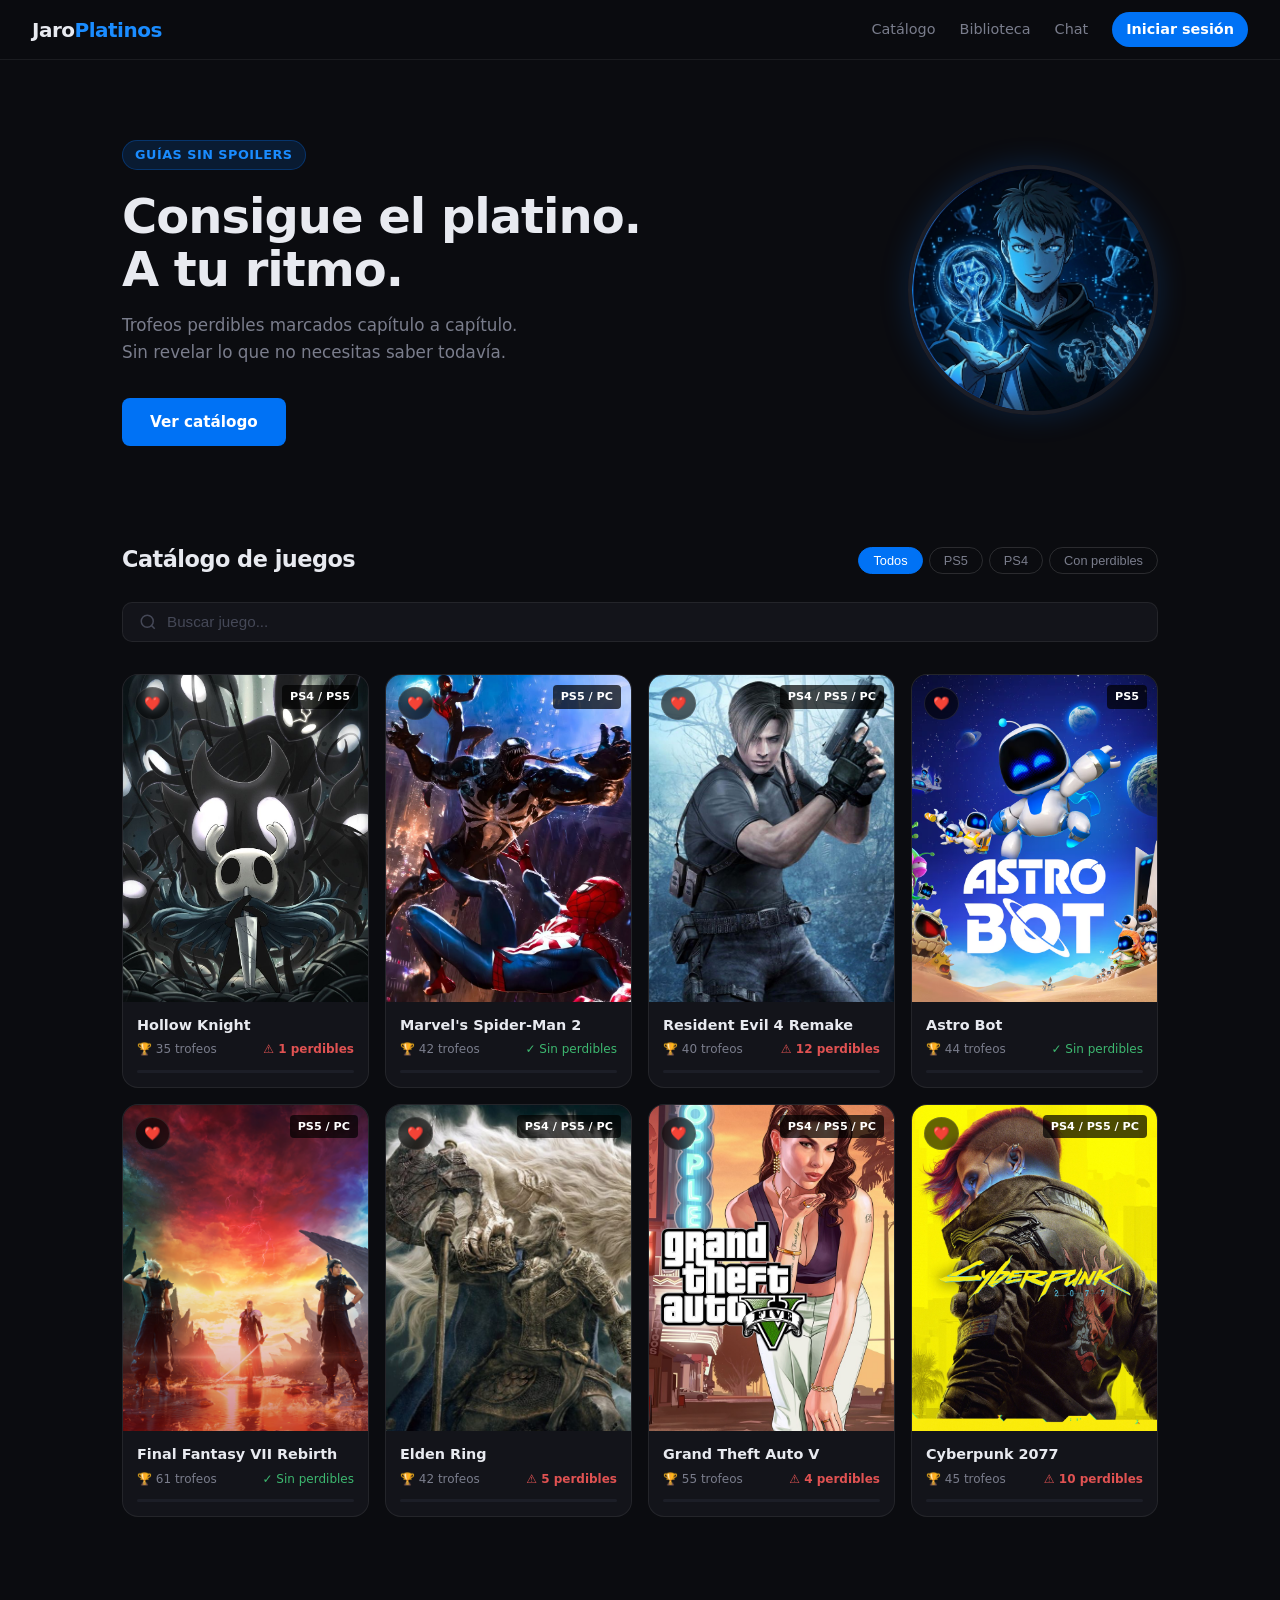
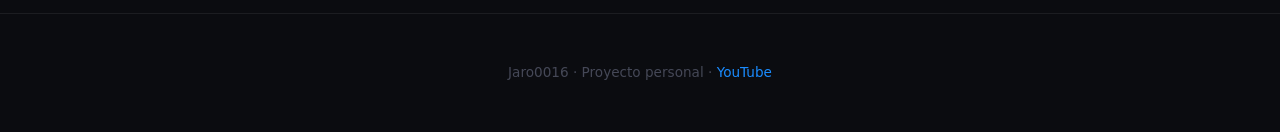
==== index.html @ 94d28403 "Subida final de JaroPlatinos" ====
<!DOCTYPE html>
<html lang="es">
<head>
  <meta charset="UTF-8">
  <meta name="viewport" content="width=device-width, initial-scale=1.0">
  <title>JaroPlatinos — Guías de platino sin spoilers</title>
  <link rel="stylesheet" href="css/main.css">
</head>
<body>

  <nav class="navbar">
  <a href="index.html" class="logo">Jaro<span>Platinos</span></a>
  <div class="nav-links">
    <a href="#catalogo">Catálogo</a>
    <a href="pages/library.html">Biblioteca</a> <a href="pages/chat.html">Chat</a>
    <a href="pages/login.html" class="btn-psn" id="nav-login-btn">Iniciar sesión</a>
  </div>
</nav>

  <header class="hero">
  <div class="hero-content">
    <div class="hero-badge">Guías sin spoilers</div>
    <h1>Consigue el platino.<br>A tu ritmo.</h1>
    <p>Trofeos perdibles marcados capítulo a capítulo. Sin revelar lo que no necesitas saber todavía.</p>
    <a href="#catalogo" class="cta-btn">Ver catálogo</a>
  </div>

  <a href="https://www.youtube.com/@Jaro0016" target="_blank" class="hero-logo-link">
    <img src="img/logo-modified.png" alt="Canal de Jaro" class="hero-avatar">
  </a>
</header>

  <main class="container" id="catalogo">
    <div class="section-header">
      <h2>Catálogo de juegos</h2>
      <div class="filters">
        <button class="filter-btn active" data-filter="all">Todos</button>
        <button class="filter-btn" data-filter="ps5">PS5</button>
        <button class="filter-btn" data-filter="ps4">PS4</button>
        <button class="filter-btn" data-filter="missable">Con perdibles</button>
      </div>
    </div>

    <div class="search-bar">
      <svg width="18" height="18" viewBox="0 0 24 24" fill="none" stroke="currentColor" stroke-width="2"><circle cx="11" cy="11" r="8"/><path d="m21 21-4.35-4.35"/></svg>
      <input type="text" id="search-input" placeholder="Buscar juego..." autocomplete="off">
    </div>

    <div class="games-grid" id="games-grid">
      </div>
  </main>

  <footer class="footer">
    <p>Jaro0016 · Proyecto personal · <a href="https://www.youtube.com/@Jaro0016" target="_blank">YouTube</a></p>
  </footer>

  <script src="js/games-data.js"></script>
  <script src="js/catalog.js"></script>

  <script>
    document.addEventListener('DOMContentLoaded', () => {
      const navLoginBtn = document.getElementById('nav-login-btn');
      const user = JSON.parse(localStorage.getItem('jp_user'));
      if (user && navLoginBtn) {
        navLoginBtn.innerHTML = `<span>${user.username}</span>`;
        navLoginBtn.style.background = 'transparent';
        navLoginBtn.style.border = '1px solid var(--border)';
      }
    });
  </script>
</body>
</html>
---- css/main.css ----
/* ===========================
   JAROPLATINOS — MAIN STYLES
   =========================== */

:root {
  --bg: #0b0c10;
  --surface: #13141a;
  --surface2: #1c1e27;
  --border: rgba(255,255,255,0.07);
  --border-strong: rgba(255,255,255,0.13);
  --text: #e8eaf0;
  --text-muted: #7a7d8c;
  --text-faint: #454857;
  --psn-blue: #0072f5;
  --psn-blue-glow: #1a8cff;
  --gold: #c9913a;
  --silver: #8a9ab5;
  --bronze: #8a5c3c;
  --missable: #e05252;
  --missable-bg: rgba(224, 82, 82, 0.1);
  --success: #3db870;
  --radius: 10px;
  --radius-lg: 16px;
}

*, *::before, *::after { box-sizing: border-box; margin: 0; padding: 0; }

html { scroll-behavior: smooth; }

body {
  background: var(--bg);
  color: var(--text);
  font-family: 'Segoe UI', system-ui, -apple-system, sans-serif;
  font-size: 15px;
  line-height: 1.6;
  min-height: 100vh;
}

a { color: inherit; text-decoration: none; }

/* ---- NAVBAR ---- */
.navbar {
  position: sticky;
  top: 0;
  z-index: 100;
  display: flex;
  align-items: center;
  justify-content: space-between;
  padding: 0 2rem;
  height: 60px;
  background: rgba(11, 12, 16, 0.9);
  backdrop-filter: blur(12px);
  border-bottom: 1px solid var(--border);
}

.logo {
  font-size: 1.25rem;
  font-weight: 700;
  letter-spacing: -0.5px;
}
.logo span { color: var(--psn-blue-glow); }

.nav-links {
  display: flex;
  align-items: center;
  gap: 1.5rem;
}

.nav-links a {
  font-size: 0.9rem;
  color: var(--text-muted);
  transition: color 0.15s;
}
.nav-links a:hover { color: var(--text); }

.btn-psn {
  display: flex;
  align-items: center;
  gap: 6px;
  padding: 6px 14px;
  background: var(--psn-blue);
  color: #fff !important;
  border-radius: 20px;
  font-size: 0.85rem;
  font-weight: 600;
  transition: background 0.15s, transform 0.1s;
}
.btn-psn:hover { background: var(--psn-blue-glow); transform: translateY(-1px); }

/* ---- HERO ---- */
.hero {
  display: flex;
  flex-direction: row; /* Asegura que se alineen horizontalmente */
  align-items: center; /* Alinea texto y logo al centro verticalmente */
  justify-content: space-between; /* Separa texto a la izquierda y logo a la derecha */
  gap: 3rem;
  max-width: 1100px;
  margin: 0 auto;
  padding: 5rem 2rem 4rem;
}

.hero-inner { max-width: 520px; }

.hero-badge {
  display: inline-block;
  padding: 4px 12px;
  background: rgba(0, 114, 245, 0.15);
  border: 1px solid rgba(0, 114, 245, 0.3);
  color: var(--psn-blue-glow);
  border-radius: 20px;
  font-size: 0.8rem;
  font-weight: 600;
  letter-spacing: 0.5px;
  margin-bottom: 1.25rem;
  text-transform: uppercase;
}

.hero h1 {
  font-size: clamp(2rem, 4vw, 3rem);
  font-weight: 800;
  line-height: 1.1;
  letter-spacing: -1px;
  margin-bottom: 1rem;
}

.hero p {
  font-size: 1.05rem;
  color: var(--text-muted);
  margin-bottom: 2rem;
  max-width: 420px;
}

.cta-btn {
  display: inline-block;
  padding: 12px 28px;
  background: var(--psn-blue);
  color: #fff;
  border-radius: 8px;
  font-weight: 700;
  font-size: 0.95rem;
  transition: background 0.15s, transform 0.1s;
}
.cta-btn:hover { background: var(--psn-blue-glow); transform: translateY(-2px); }

/* Hero trophy preview cards */
.hero-trophy-preview {
  display: flex;
  flex-direction: column;
  gap: 10px;
  flex-shrink: 0;
}

.trophy-preview-card {
  display: flex;
  align-items: center;
  gap: 10px;
  padding: 12px 16px;
  background: var(--surface);
  border: 1px solid var(--border);
  border-radius: var(--radius);
  font-size: 0.85rem;
  width: 260px;
  position: relative;
}

.trophy-preview-card .trophy-icon { font-size: 1.2rem; flex-shrink: 0; }
.trophy-preview-card > span:nth-child(2) { flex: 1; }
.chapter-label {
  font-size: 0.7rem;
  color: var(--text-faint);
  white-space: nowrap;
}
.missable-badge {
  font-size: 0.7rem;
  padding: 2px 7px;
  background: var(--missable-bg);
  color: var(--missable);
  border-radius: 4px;
  font-weight: 700;
}
.done-badge {
  font-size: 0.7rem;
  padding: 2px 7px;
  background: rgba(61, 184, 112, 0.1);
  color: var(--success);
  border-radius: 4px;
  font-weight: 700;
}

/* ---- CATALOG ---- */
.container {
  max-width: 1100px;
  margin: 0 auto;
  padding: 2rem;
}

.section-header {
  display: flex;
  align-items: center;
  justify-content: space-between;
  margin-bottom: 1.5rem;
  flex-wrap: wrap;
  gap: 1rem;
}

.section-header h2 {
  font-size: 1.4rem;
  font-weight: 700;
  letter-spacing: -0.5px;
}

.filters {
  display: flex;
  gap: 6px;
}

.filter-btn {
  padding: 5px 14px;
  background: transparent;
  border: 1px solid var(--border-strong);
  color: var(--text-muted);
  border-radius: 20px;
  font-size: 0.8rem;
  cursor: pointer;
  transition: all 0.15s;
}
.filter-btn:hover { color: var(--text); border-color: rgba(255,255,255,0.25); }
.filter-btn.active {
  background: var(--psn-blue);
  border-color: var(--psn-blue);
  color: #fff;
}

.search-bar {
  display: flex;
  align-items: center;
  gap: 10px;
  padding: 10px 16px;
  background: var(--surface);
  border: 1px solid var(--border);
  border-radius: var(--radius);
  margin-bottom: 2rem;
}

.search-bar svg { color: var(--text-faint); flex-shrink: 0; }

.search-bar input {
  flex: 1;
  background: transparent;
  border: none;
  outline: none;
  color: var(--text);
  font-size: 0.95rem;
}
.search-bar input::placeholder { color: var(--text-faint); }

/* Game grid */
.games-grid {
  display: grid;
  grid-template-columns: repeat(auto-fill, minmax(240px, 1fr));
  gap: 16px;
}

.game-card {
  background: var(--surface);
  border: 1px solid var(--border);
  border-radius: var(--radius-lg);
  overflow: hidden;
  cursor: pointer;
  transition: transform 0.18s, border-color 0.18s;
  text-decoration: none;
  display: block;
}
.game-card:hover {
  transform: translateY(-3px);
  border-color: var(--border-strong);
}

.game-cover {
  width: 100%;
  aspect-ratio: 3/4;
  background: var(--surface2);
  display: flex;
  align-items: center;
  justify-content: center;
  font-size: 3rem;
  position: relative;
  overflow: hidden;
}

.game-cover img {
  width: 100%;
  height: 100%;
  object-fit: cover;
}

.game-platform-badge {
  position: absolute;
  top: 10px;
  right: 10px;
  padding: 3px 8px;
  background: rgba(0,0,0,0.7);
  border-radius: 4px;
  font-size: 0.7rem;
  font-weight: 700;
  color: #fff;
}

.game-info {
  padding: 14px;
}

.game-title {
  font-weight: 700;
  font-size: 0.9rem;
  line-height: 1.3;
  margin-bottom: 6px;
}

.game-meta {
  display: flex;
  justify-content: space-between;
  align-items: center;
}

.trophy-count {
  font-size: 0.75rem;
  color: var(--text-muted);
}

.missable-count {
  display: flex;
  align-items: center;
  gap: 4px;
  font-size: 0.75rem;
  color: var(--missable);
  font-weight: 600;
}

.progress-mini {
  margin-top: 10px;
}
.progress-mini-bar {
  height: 3px;
  background: var(--surface2);
  border-radius: 2px;
  overflow: hidden;
}
.progress-mini-fill {
  height: 100%;
  background: var(--psn-blue);
  border-radius: 2px;
  transition: width 0.3s;
}
.progress-mini-text {
  font-size: 0.7rem;
  color: var(--text-faint);
  margin-top: 4px;
}

/* ---- FOOTER ---- */
.footer {
  text-align: center;
  padding: 3rem 2rem;
  color: var(--text-faint);
  font-size: 0.85rem;
  border-top: 1px solid var(--border);
  margin-top: 4rem;
}
.footer a { color: var(--psn-blue-glow); }

/* ---- TROPHY PAGE ---- */
.trophy-page-header {
  display: flex;
  gap: 2rem;
  align-items: flex-start;
  max-width: 900px;
  margin: 2rem auto;
  padding: 0 2rem;
}

.game-cover-large {
  width: 160px;
  height: 200px;
  border-radius: var(--radius-lg);
  background: var(--surface2);
  flex-shrink: 0;
  display: flex;
  align-items: center;
  justify-content: center;
  font-size: 3rem;
  overflow: hidden;
}
.game-cover-large img { width: 100%; height: 100%; object-fit: cover; }

.game-header-info h1 {
  font-size: 1.8rem;
  font-weight: 800;
  letter-spacing: -0.5px;
  margin-bottom: 0.5rem;
}

.game-stats-row {
  display: flex;
  gap: 1.5rem;
  margin: 1rem 0;
  flex-wrap: wrap;
}

.stat-chip {
  display: flex;
  align-items: center;
  gap: 6px;
  font-size: 0.85rem;
  color: var(--text-muted);
}
.stat-chip strong { color: var(--text); }

.big-progress {
  margin-top: 1.25rem;
}
.big-progress-label {
  display: flex;
  justify-content: space-between;
  font-size: 0.85rem;
  color: var(--text-muted);
  margin-bottom: 6px;
}
.big-progress-bar {
  height: 6px;
  background: var(--surface2);
  border-radius: 4px;
  overflow: hidden;
  width: 100%;
  max-width: 400px;
}
.big-progress-fill {
  height: 100%;
  background: linear-gradient(90deg, var(--psn-blue), var(--psn-blue-glow));
  transition: width 0.4s;
}

/* Trophy list */
.trophy-list-container {
  max-width: 900px;
  margin: 0 auto;
  padding: 0 2rem 4rem;
}

.chapter-group {
  margin-bottom: 2rem;
}

.chapter-title {
  font-size: 0.75rem;
  font-weight: 700;
  text-transform: uppercase;
  letter-spacing: 1px;
  color: var(--text-faint);
  margin-bottom: 10px;
  padding-bottom: 8px;
  border-bottom: 1px solid var(--border);
}

.trophy-card {
  background: var(--surface);
  border: 1px solid var(--border);
  border-radius: var(--radius);
  margin-bottom: 8px;
  transition: border-color 0.15s;
}
.trophy-card:hover { border-color: var(--border-strong); }
.trophy-card.is-done { opacity: 0.55; }

.trophy-card-main {
  display: flex;
  align-items: center;
  gap: 14px;
  padding: 14px;
  cursor: pointer;
}

.trophy-checkbox-custom {
  width: 22px;
  height: 22px;
  border-radius: 5px;
  border: 2px solid var(--border-strong);
  flex-shrink: 0;
  display: flex;
  align-items: center;
  justify-content: center;
  transition: background 0.15s, border-color 0.15s;
}
.trophy-card.is-done .trophy-checkbox-custom {
  background: var(--psn-blue);
  border-color: var(--psn-blue);
}
.trophy-checkbox-custom svg { display: none; }
.trophy-card.is-done .trophy-checkbox-custom svg { display: block; }

.trophy-type-icon {
  font-size: 1.4rem;
  flex-shrink: 0;
}

.trophy-card-info { flex: 1; min-width: 0; }

.trophy-name {
  font-weight: 600;
  font-size: 0.9rem;
  white-space: nowrap;
  overflow: hidden;
  text-overflow: ellipsis;
}

.trophy-desc {
  font-size: 0.82rem;
  color: var(--text-muted);
  margin-top: 2px;
}

.trophy-tags {
  display: flex;
  gap: 6px;
  margin-top: 6px;
  flex-wrap: wrap;
}

.tag {
  font-size: 0.7rem;
  padding: 2px 8px;
  border-radius: 4px;
  font-weight: 600;
}
.tag-missable { background: var(--missable-bg); color: var(--missable); }
.tag-online { background: rgba(0,114,245,0.12); color: var(--psn-blue-glow); }
.tag-chapter { background: var(--surface2); color: var(--text-faint); }

.trophy-actions {
  display: flex;
  align-items: center;
  gap: 10px;
  padding-right: 8px;
}

.btn-comments {
  background: transparent;
  border: 1px solid var(--border);
  color: var(--text-muted);
  border-radius: 6px;
  padding: 4px 10px;
  font-size: 0.75rem;
  cursor: pointer;
  display: flex;
  align-items: center;
  gap: 5px;
  transition: all 0.15s;
}
.btn-comments:hover { border-color: var(--border-strong); color: var(--text); }
.btn-comments.active { background: rgba(0,114,245,0.1); border-color: var(--psn-blue); color: var(--psn-blue-glow); }

/* Comments section */
.comments-section {
  border-top: 1px solid var(--border);
  padding: 14px;
  display: none;
}
.comments-section.open { display: block; }

.comment-list { margin-bottom: 12px; }

.comment-item {
  display: flex;
  gap: 10px;
  margin-bottom: 12px;
  font-size: 0.85rem;
}

.comment-avatar {
  width: 30px;
  height: 30px;
  border-radius: 50%;
  background: var(--psn-blue);
  color: #fff;
  flex-shrink: 0;
  display: flex;
  align-items: center;
  justify-content: center;
  font-weight: 700;
  font-size: 0.7rem;
}

.comment-body {}
.comment-username { font-weight: 700; font-size: 0.8rem; color: var(--psn-blue-glow); }
.comment-text { color: var(--text-muted); margin-top: 2px; }
.comment-time { font-size: 0.7rem; color: var(--text-faint); }

.comment-input-row {
  display: flex;
  gap: 8px;
}

.comment-input {
  flex: 1;
  background: var(--surface2);
  border: 1px solid var(--border);
  color: var(--text);
  border-radius: 6px;
  padding: 8px 12px;
  font-size: 0.85rem;
  outline: none;
  transition: border-color 0.15s;
}
.comment-input:focus { border-color: var(--psn-blue); }
.comment-input::placeholder { color: var(--text-faint); }

.btn-send {
  padding: 8px 14px;
  background: var(--psn-blue);
  border: none;
  border-radius: 6px;
  color: #fff;
  font-weight: 700;
  font-size: 0.82rem;
  cursor: pointer;
  transition: background 0.15s;
  white-space: nowrap;
}
.btn-send:hover { background: var(--psn-blue-glow); }

/* Empty state */
.empty-state {
  text-align: center;
  padding: 4rem 2rem;
  color: var(--text-faint);
}
.empty-state p { margin-top: 0.5rem; font-size: 0.9rem; }

/* Responsive */
@media (max-width: 700px) {
  .hero { flex-direction: column; padding: 3rem 1.5rem 2rem; }
  .hero-trophy-preview { display: none; }
  .trophy-page-header { flex-direction: column; }
  .game-cover-large { width: 100%; height: 160px; }
  .navbar { padding: 0 1rem; }
  .container, .trophy-list-container { padding-left: 1rem; padding-right: 1rem; }
}
/* --- NUEVOS ESTILOS PARA EL LOGO DEL HERO --- */
.hero-logo-wrapper {
  flex-shrink: 0;
  transition: transform 0.3s ease;
  display: block;
}

.hero-logo-wrapper:hover {
  transform: scale(1.05);
}

.hero-avatar {
  width: 250px;
  height: 250px;
  border-radius: 50%;
  border: 4px solid var(--surface2);
  box-shadow: 0 0 30px rgba(0, 114, 245, 0.2);
  object-fit: cover;
}

/* Ajuste para pantallas pequeñas */
@media (max-width: 768px) {
  .hero {
    flex-direction: column-reverse; /* En móviles, el logo pasará arriba del texto */
    text-align: center;
    padding: 3rem 1.5rem 2rem;
  }
  
  .hero-inner {
    max-width: 100%;
  }

  .hero-logo-wrapper {
    margin-bottom: 2rem; /* Espacio entre el logo y el texto en móvil */
  }
}
.hero-avatar {
  width: 250px;
  height: 250px;
  border-radius: 50%;
  border: 4px solid var(--surface2);
  /* Añadimos la animación */
  animation: pulse-glow 4s infinite ease-in-out; 
  object-fit: cover;
}

.fav-btn {
    position: absolute; top: 12px; left: 12px;
    background: rgba(0,0,0,0.6); backdrop-filter: blur(4px);
    border: 1px solid rgba(255,255,255,0.1); cursor: pointer;
    padding: 8px; border-radius: 50%;
    transition: transform 0.2s, background 0.2s; z-index: 10;
}
.fav-btn:hover { transform: scale(1.1); background: rgba(0,0,0,0.8); }
.fav-btn svg { width: 18px; height: 18px; fill: #fff; transition: fill 0.2s; }
.fav-btn.active svg { fill: #ff4757; }

/* La animación para el brillo sutil */
@keyframes pulse-glow {
  0% { box-shadow: 0 0 20px rgba(0, 114, 245, 0.2); }
  50% { box-shadow: 0 0 40px rgba(0, 114, 245, 0.4); }
  100% { box-shadow: 0 0 20px rgba(0, 114, 245, 0.2); }
}
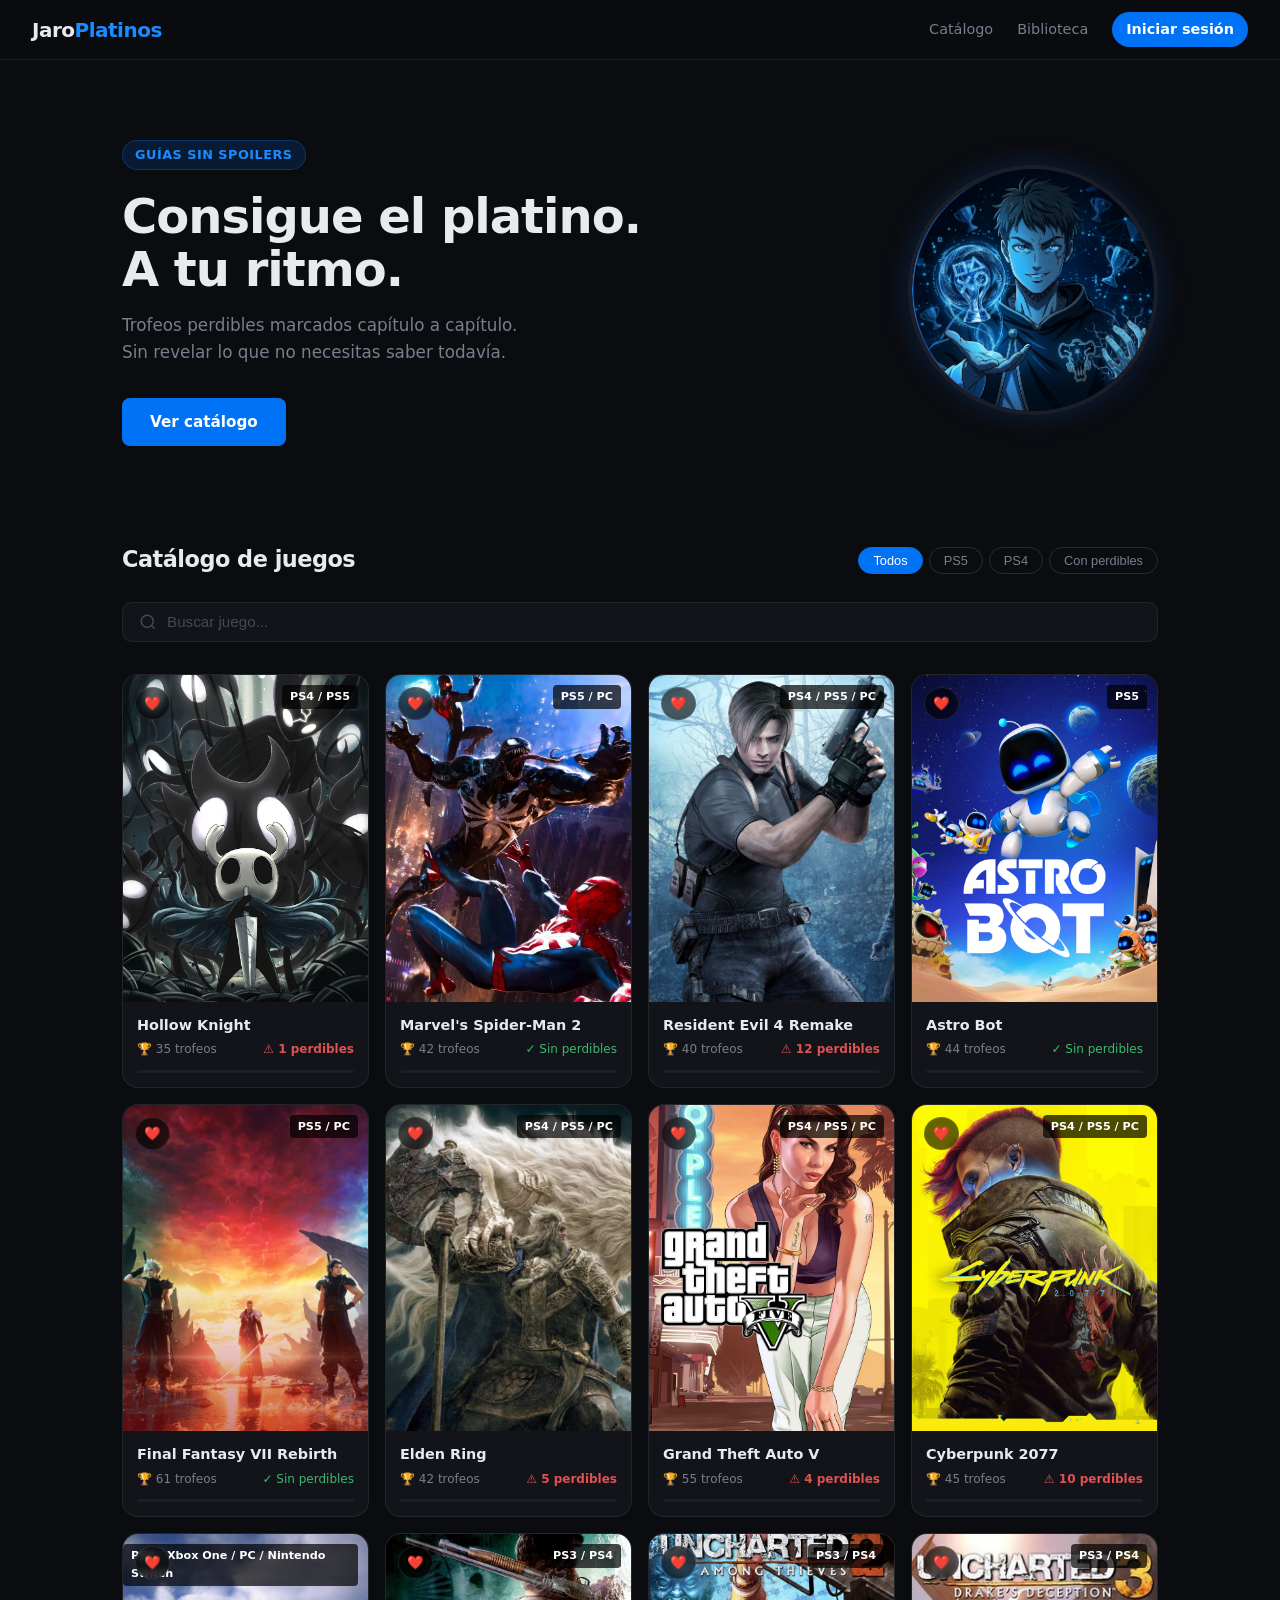
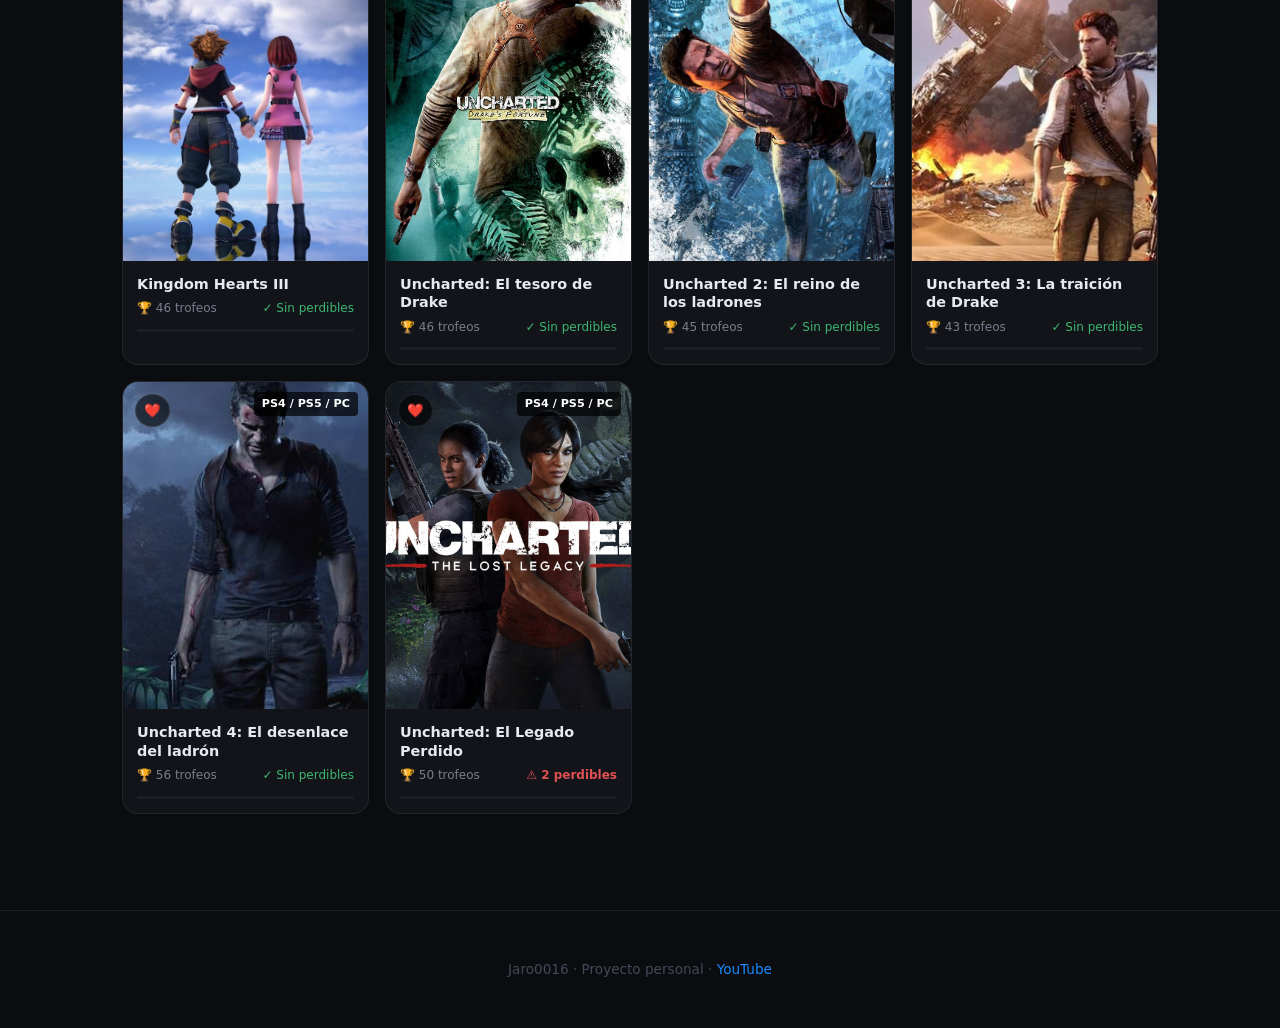
==== commit 34f51f17: "Update index.html" ====
--- a/index.html
+++ b/index.html
@@ -12,7 +12,7 @@
   <a href="index.html" class="logo">Jaro<span>Platinos</span></a>
   <div class="nav-links">
     <a href="#catalogo">Catálogo</a>
-    <a href="pages/library.html">Biblioteca</a> <a href="pages/chat.html">Chat</a>
+    <a href="pages/library.html">Biblioteca</a>
     <a href="pages/login.html" class="btn-psn" id="nav-login-btn">Iniciar sesión</a>
   </div>
 </nav>
@@ -69,4 +69,4 @@
     });
   </script>
 </body>
-</html>+</html>
--- a/css/main.css
+++ b/css/main.css
@@ -34,6 +34,8 @@
   font-size: 15px;
   line-height: 1.6;
   min-height: 100vh;
+  /* Evita el scroll horizontal indeseado */
+  overflow-x: hidden; 
 }
 
 a { color: inherit; text-decoration: none; }
@@ -51,12 +53,15 @@
   background: rgba(11, 12, 16, 0.9);
   backdrop-filter: blur(12px);
   border-bottom: 1px solid var(--border);
+  /* Permite que los elementos se ajusten mejor */
+  gap: 1rem;
 }
 
 .logo {
   font-size: 1.25rem;
   font-weight: 700;
   letter-spacing: -0.5px;
+  white-space: nowrap;
 }
 .logo span { color: var(--psn-blue-glow); }
 
@@ -70,12 +75,14 @@
   font-size: 0.9rem;
   color: var(--text-muted);
   transition: color 0.15s;
+  white-space: nowrap; /* Evita que los enlaces se partan en dos líneas */
 }
 .nav-links a:hover { color: var(--text); }
 
 .btn-psn {
   display: flex;
   align-items: center;
+  justify-content: center;
   gap: 6px;
   padding: 6px 14px;
   background: var(--psn-blue);
@@ -84,15 +91,18 @@
   font-size: 0.85rem;
   font-weight: 600;
   transition: background 0.15s, transform 0.1s;
+  /* Estas dos líneas evitan la deformación vertical que se ve en la imagen */
+  white-space: nowrap;
+  flex-shrink: 0;
 }
 .btn-psn:hover { background: var(--psn-blue-glow); transform: translateY(-1px); }
 
 /* ---- HERO ---- */
 .hero {
   display: flex;
-  flex-direction: row; /* Asegura que se alineen horizontalmente */
-  align-items: center; /* Alinea texto y logo al centro verticalmente */
-  justify-content: space-between; /* Separa texto a la izquierda y logo a la derecha */
+  flex-direction: row; 
+  align-items: center; 
+  justify-content: space-between; 
   gap: 3rem;
   max-width: 1100px;
   margin: 0 auto;
@@ -170,22 +180,14 @@
   color: var(--text-faint);
   white-space: nowrap;
 }
-.missable-badge {
+.missable-badge, .done-badge {
   font-size: 0.7rem;
   padding: 2px 7px;
-  background: var(--missable-bg);
-  color: var(--missable);
   border-radius: 4px;
   font-weight: 700;
 }
-.done-badge {
-  font-size: 0.7rem;
-  padding: 2px 7px;
-  background: rgba(61, 184, 112, 0.1);
-  color: var(--success);
-  border-radius: 4px;
-  font-weight: 700;
-}
+.missable-badge { background: var(--missable-bg); color: var(--missable); }
+.done-badge { background: rgba(61, 184, 112, 0.1); color: var(--success); }
 
 /* ---- CATALOG ---- */
 .container {
@@ -203,16 +205,9 @@
   gap: 1rem;
 }
 
-.section-header h2 {
-  font-size: 1.4rem;
-  font-weight: 700;
-  letter-spacing: -0.5px;
-}
-
-.filters {
-  display: flex;
-  gap: 6px;
-}
+.section-header h2 { font-size: 1.4rem; font-weight: 700; letter-spacing: -0.5px; }
+
+.filters { display: flex; gap: 6px; flex-wrap: wrap; }
 
 .filter-btn {
   padding: 5px 14px;
@@ -225,11 +220,7 @@
   transition: all 0.15s;
 }
 .filter-btn:hover { color: var(--text); border-color: rgba(255,255,255,0.25); }
-.filter-btn.active {
-  background: var(--psn-blue);
-  border-color: var(--psn-blue);
-  color: #fff;
-}
+.filter-btn.active { background: var(--psn-blue); border-color: var(--psn-blue); color: #fff; }
 
 .search-bar {
   display: flex;
@@ -243,7 +234,6 @@
 }
 
 .search-bar svg { color: var(--text-faint); flex-shrink: 0; }
-
 .search-bar input {
   flex: 1;
   background: transparent;
@@ -271,10 +261,7 @@
   text-decoration: none;
   display: block;
 }
-.game-card:hover {
-  transform: translateY(-3px);
-  border-color: var(--border-strong);
-}
+.game-card:hover { transform: translateY(-3px); border-color: var(--border-strong); }
 
 .game-cover {
   width: 100%;
@@ -288,11 +275,7 @@
   overflow: hidden;
 }
 
-.game-cover img {
-  width: 100%;
-  height: 100%;
-  object-fit: cover;
-}
+.game-cover img { width: 100%; height: 100%; object-fit: cover; }
 
 .game-platform-badge {
   position: absolute;
@@ -306,28 +289,10 @@
   color: #fff;
 }
 
-.game-info {
-  padding: 14px;
-}
-
-.game-title {
-  font-weight: 700;
-  font-size: 0.9rem;
-  line-height: 1.3;
-  margin-bottom: 6px;
-}
-
-.game-meta {
-  display: flex;
-  justify-content: space-between;
-  align-items: center;
-}
-
-.trophy-count {
-  font-size: 0.75rem;
-  color: var(--text-muted);
-}
-
+.game-info { padding: 14px; }
+.game-title { font-weight: 700; font-size: 0.9rem; line-height: 1.3; margin-bottom: 6px; }
+.game-meta { display: flex; justify-content: space-between; align-items: center; }
+.trophy-count { font-size: 0.75rem; color: var(--text-muted); }
 .missable-count {
   display: flex;
   align-items: center;
@@ -337,9 +302,7 @@
   font-weight: 600;
 }
 
-.progress-mini {
-  margin-top: 10px;
-}
+.progress-mini { margin-top: 10px; }
 .progress-mini-bar {
   height: 3px;
   background: var(--surface2);
@@ -352,11 +315,7 @@
   border-radius: 2px;
   transition: width 0.3s;
 }
-.progress-mini-text {
-  font-size: 0.7rem;
-  color: var(--text-faint);
-  margin-top: 4px;
-}
+.progress-mini-text { font-size: 0.7rem; color: var(--text-faint); margin-top: 4px; }
 
 /* ---- FOOTER ---- */
 .footer {
@@ -377,6 +336,8 @@
   max-width: 900px;
   margin: 2rem auto;
   padding: 0 2rem;
+  /* Separación inferior para que no se pegue con las tarjetas */
+  margin-bottom: 3rem; 
 }
 
 .game-cover-large {
@@ -398,13 +359,14 @@
   font-weight: 800;
   letter-spacing: -0.5px;
   margin-bottom: 0.5rem;
+  line-height: 1.2;
 }
 
 .game-stats-row {
   display: flex;
-  gap: 1.5rem;
-  margin: 1rem 0;
-  flex-wrap: wrap;
+  gap: 1rem;
+  margin: 1.5rem 0;
+  flex-wrap: wrap; /* Importante para que no se sobrepongan los textos */
 }
 
 .stat-chip {
@@ -413,12 +375,11 @@
   gap: 6px;
   font-size: 0.85rem;
   color: var(--text-muted);
+  white-space: nowrap; /* Evita roturas internas extrañas */
 }
 .stat-chip strong { color: var(--text); }
 
-.big-progress {
-  margin-top: 1.25rem;
-}
+.big-progress { margin-top: 1.25rem; }
 .big-progress-label {
   display: flex;
   justify-content: space-between;
@@ -447,10 +408,7 @@
   padding: 0 2rem 4rem;
 }
 
-.chapter-group {
-  margin-bottom: 2rem;
-}
-
+.chapter-group { margin-bottom: 2rem; }
 .chapter-title {
   font-size: 0.75rem;
   font-weight: 700;
@@ -491,170 +449,39 @@
   justify-content: center;
   transition: background 0.15s, border-color 0.15s;
 }
-.trophy-card.is-done .trophy-checkbox-custom {
-  background: var(--psn-blue);
-  border-color: var(--psn-blue);
-}
+.trophy-card.is-done .trophy-checkbox-custom { background: var(--psn-blue); border-color: var(--psn-blue); }
 .trophy-checkbox-custom svg { display: none; }
 .trophy-card.is-done .trophy-checkbox-custom svg { display: block; }
 
-.trophy-type-icon {
-  font-size: 1.4rem;
-  flex-shrink: 0;
-}
-
+.trophy-type-icon { font-size: 1.4rem; flex-shrink: 0; }
 .trophy-card-info { flex: 1; min-width: 0; }
 
 .trophy-name {
   font-weight: 600;
   font-size: 0.9rem;
-  white-space: nowrap;
-  overflow: hidden;
-  text-overflow: ellipsis;
-}
-
-.trophy-desc {
-  font-size: 0.82rem;
-  color: var(--text-muted);
-  margin-top: 2px;
-}
-
-.trophy-tags {
-  display: flex;
-  gap: 6px;
-  margin-top: 6px;
-  flex-wrap: wrap;
-}
-
-.tag {
-  font-size: 0.7rem;
-  padding: 2px 8px;
-  border-radius: 4px;
-  font-weight: 600;
-}
+  white-space: normal; /* Permite que el texto baje si es muy largo */
+  line-height: 1.3;
+}
+
+.trophy-desc { font-size: 0.82rem; color: var(--text-muted); margin-top: 4px; line-height: 1.4; }
+
+.trophy-tags { display: flex; gap: 6px; margin-top: 8px; flex-wrap: wrap; }
+.tag { font-size: 0.7rem; padding: 2px 8px; border-radius: 4px; font-weight: 600; }
 .tag-missable { background: var(--missable-bg); color: var(--missable); }
 .tag-online { background: rgba(0,114,245,0.12); color: var(--psn-blue-glow); }
 .tag-chapter { background: var(--surface2); color: var(--text-faint); }
 
-.trophy-actions {
-  display: flex;
-  align-items: center;
-  gap: 10px;
-  padding-right: 8px;
-}
-
-.btn-comments {
-  background: transparent;
-  border: 1px solid var(--border);
-  color: var(--text-muted);
-  border-radius: 6px;
-  padding: 4px 10px;
-  font-size: 0.75rem;
-  cursor: pointer;
-  display: flex;
-  align-items: center;
-  gap: 5px;
-  transition: all 0.15s;
-}
-.btn-comments:hover { border-color: var(--border-strong); color: var(--text); }
-.btn-comments.active { background: rgba(0,114,245,0.1); border-color: var(--psn-blue); color: var(--psn-blue-glow); }
-
-/* Comments section */
-.comments-section {
-  border-top: 1px solid var(--border);
-  padding: 14px;
-  display: none;
-}
-.comments-section.open { display: block; }
-
-.comment-list { margin-bottom: 12px; }
-
-.comment-item {
-  display: flex;
-  gap: 10px;
-  margin-bottom: 12px;
-  font-size: 0.85rem;
-}
-
-.comment-avatar {
-  width: 30px;
-  height: 30px;
-  border-radius: 50%;
-  background: var(--psn-blue);
-  color: #fff;
-  flex-shrink: 0;
-  display: flex;
-  align-items: center;
-  justify-content: center;
-  font-weight: 700;
-  font-size: 0.7rem;
-}
-
-.comment-body {}
-.comment-username { font-weight: 700; font-size: 0.8rem; color: var(--psn-blue-glow); }
-.comment-text { color: var(--text-muted); margin-top: 2px; }
-.comment-time { font-size: 0.7rem; color: var(--text-faint); }
-
-.comment-input-row {
-  display: flex;
-  gap: 8px;
-}
-
-.comment-input {
-  flex: 1;
-  background: var(--surface2);
-  border: 1px solid var(--border);
-  color: var(--text);
-  border-radius: 6px;
-  padding: 8px 12px;
-  font-size: 0.85rem;
-  outline: none;
-  transition: border-color 0.15s;
-}
-.comment-input:focus { border-color: var(--psn-blue); }
-.comment-input::placeholder { color: var(--text-faint); }
-
-.btn-send {
-  padding: 8px 14px;
-  background: var(--psn-blue);
-  border: none;
-  border-radius: 6px;
-  color: #fff;
-  font-weight: 700;
-  font-size: 0.82rem;
-  cursor: pointer;
-  transition: background 0.15s;
-  white-space: nowrap;
-}
-.btn-send:hover { background: var(--psn-blue-glow); }
-
-/* Empty state */
-.empty-state {
-  text-align: center;
-  padding: 4rem 2rem;
-  color: var(--text-faint);
-}
-.empty-state p { margin-top: 0.5rem; font-size: 0.9rem; }
-
-/* Responsive */
-@media (max-width: 700px) {
-  .hero { flex-direction: column; padding: 3rem 1.5rem 2rem; }
-  .hero-trophy-preview { display: none; }
-  .trophy-page-header { flex-direction: column; }
-  .game-cover-large { width: 100%; height: 160px; }
-  .navbar { padding: 0 1rem; }
-  .container, .trophy-list-container { padding-left: 1rem; padding-right: 1rem; }
-}
+.trophy-actions { display: flex; align-items: center; gap: 10px; padding-right: 8px; }
+
+/* ... (Resto de estilos de comentarios y empty state igual) ... */
+
 /* --- NUEVOS ESTILOS PARA EL LOGO DEL HERO --- */
 .hero-logo-wrapper {
   flex-shrink: 0;
   transition: transform 0.3s ease;
   display: block;
 }
-
-.hero-logo-wrapper:hover {
-  transform: scale(1.05);
-}
+.hero-logo-wrapper:hover { transform: scale(1.05); }
 
 .hero-avatar {
   width: 250px;
@@ -663,48 +490,112 @@
   border: 4px solid var(--surface2);
   box-shadow: 0 0 30px rgba(0, 114, 245, 0.2);
   object-fit: cover;
-}
-
-/* Ajuste para pantallas pequeñas */
-@media (max-width: 768px) {
-  .hero {
-    flex-direction: column-reverse; /* En móviles, el logo pasará arriba del texto */
-    text-align: center;
-    padding: 3rem 1.5rem 2rem;
-  }
-  
-  .hero-inner {
-    max-width: 100%;
-  }
-
-  .hero-logo-wrapper {
-    margin-bottom: 2rem; /* Espacio entre el logo y el texto en móvil */
-  }
-}
-.hero-avatar {
-  width: 250px;
-  height: 250px;
-  border-radius: 50%;
-  border: 4px solid var(--surface2);
-  /* Añadimos la animación */
   animation: pulse-glow 4s infinite ease-in-out; 
-  object-fit: cover;
-}
-
-.fav-btn {
-    position: absolute; top: 12px; left: 12px;
-    background: rgba(0,0,0,0.6); backdrop-filter: blur(4px);
-    border: 1px solid rgba(255,255,255,0.1); cursor: pointer;
-    padding: 8px; border-radius: 50%;
-    transition: transform 0.2s, background 0.2s; z-index: 10;
-}
-.fav-btn:hover { transform: scale(1.1); background: rgba(0,0,0,0.8); }
-.fav-btn svg { width: 18px; height: 18px; fill: #fff; transition: fill 0.2s; }
-.fav-btn.active svg { fill: #ff4757; }
-
-/* La animación para el brillo sutil */
+}
+
 @keyframes pulse-glow {
   0% { box-shadow: 0 0 20px rgba(0, 114, 245, 0.2); }
   50% { box-shadow: 0 0 40px rgba(0, 114, 245, 0.4); }
   100% { box-shadow: 0 0 20px rgba(0, 114, 245, 0.2); }
-}+}
+
+/* =========================================
+   MEDIA QUERIES (OPTIMIZACIÓN MÓVIL TOTAL)
+   ========================================= */
+
+@media (max-width: 768px) {
+  /* HERO */
+  .hero {
+    flex-direction: column-reverse; 
+    text-align: center;
+    padding: 3rem 1.5rem 2rem;
+  }
+  .hero-inner { max-width: 100%; }
+  .hero-logo-wrapper { margin-bottom: 2rem; }
+  .hero-trophy-preview { display: none; }
+
+  /* TROPHY PAGE HEADER */
+  .trophy-page-header { 
+    flex-direction: column; 
+    align-items: center; /* Centrar cabecera en móvil */
+    text-align: center;
+    margin-bottom: 2rem;
+  }
+  .game-cover-large { width: 120px; height: 160px; } /* Más pequeño en móvil */
+  .game-stats-row { justify-content: center; } /* Centra las estadísticas */
+  
+  .container, .trophy-list-container { padding-left: 1rem; padding-right: 1rem; }
+}
+
+@media (max-width: 700px) {
+  /* NAVBAR - Solución al problema de solapamiento */
+  .navbar { 
+    padding: 10px 1rem; 
+    height: auto; 
+    flex-wrap: wrap; /* Permite que los elementos salten de línea si no caben */
+    justify-content: space-between;
+  }
+  
+  .nav-links {
+    width: 100%; /* Forzamos a que los links ocupen toda la fila inferior si es necesario */
+    justify-content: flex-start;
+    overflow-x: auto; /* Permite scroll horizontal si hay muchos links */
+    padding-bottom: 5px;
+    gap: 1rem;
+    -webkit-overflow-scrolling: touch; /* Suaviza el scroll en iOS */
+  }
+
+  .nav-links::-webkit-scrollbar {
+    height: 4px; /* Scrollbar sutil para móvil */
+  }
+  .nav-links::-webkit-scrollbar-thumb {
+    background: var(--surface2);
+    border-radius: 4px;
+  }
+}
+
+@media (max-width: 600px) {
+  /* CATALOGO */
+  .games-grid { 
+    grid-template-columns: repeat(2, 1fr); 
+    gap: 10px; 
+  }
+  .game-info { padding: 10px; }
+  .game-title { font-size: 0.85rem; margin-bottom: 4px; }
+  .game-meta { font-size: 0.7rem; }
+  
+  /* TROFEOS - Para evitar que la info se pegue */
+  .trophy-card-main { flex-direction: column; align-items: flex-start; gap: 8px; }
+  .trophy-actions { padding-right: 0; padding-top: 6px; }
+}
+
+/* ---- BOTÓN DE FAVORITOS ---- */
+.fav-btn {
+  position: absolute; 
+  top: 12px; 
+  left: 12px;
+  background: rgba(0,0,0,0.6); 
+  backdrop-filter: blur(4px);
+  border: 1px solid rgba(255,255,255,0.1); 
+  cursor: pointer;
+  padding: 8px; 
+  border-radius: 50%;
+  transition: transform 0.2s, background 0.2s; 
+  z-index: 10;
+}
+
+.fav-btn:hover { 
+  transform: scale(1.1); 
+  background: rgba(0,0,0,0.8); 
+}
+
+.fav-btn svg { 
+  width: 18px; 
+  height: 18px; 
+  fill: #fff; 
+  transition: fill 0.2s; 
+}
+
+.fav-btn.active svg { 
+  fill: #ff4757; 
+}
